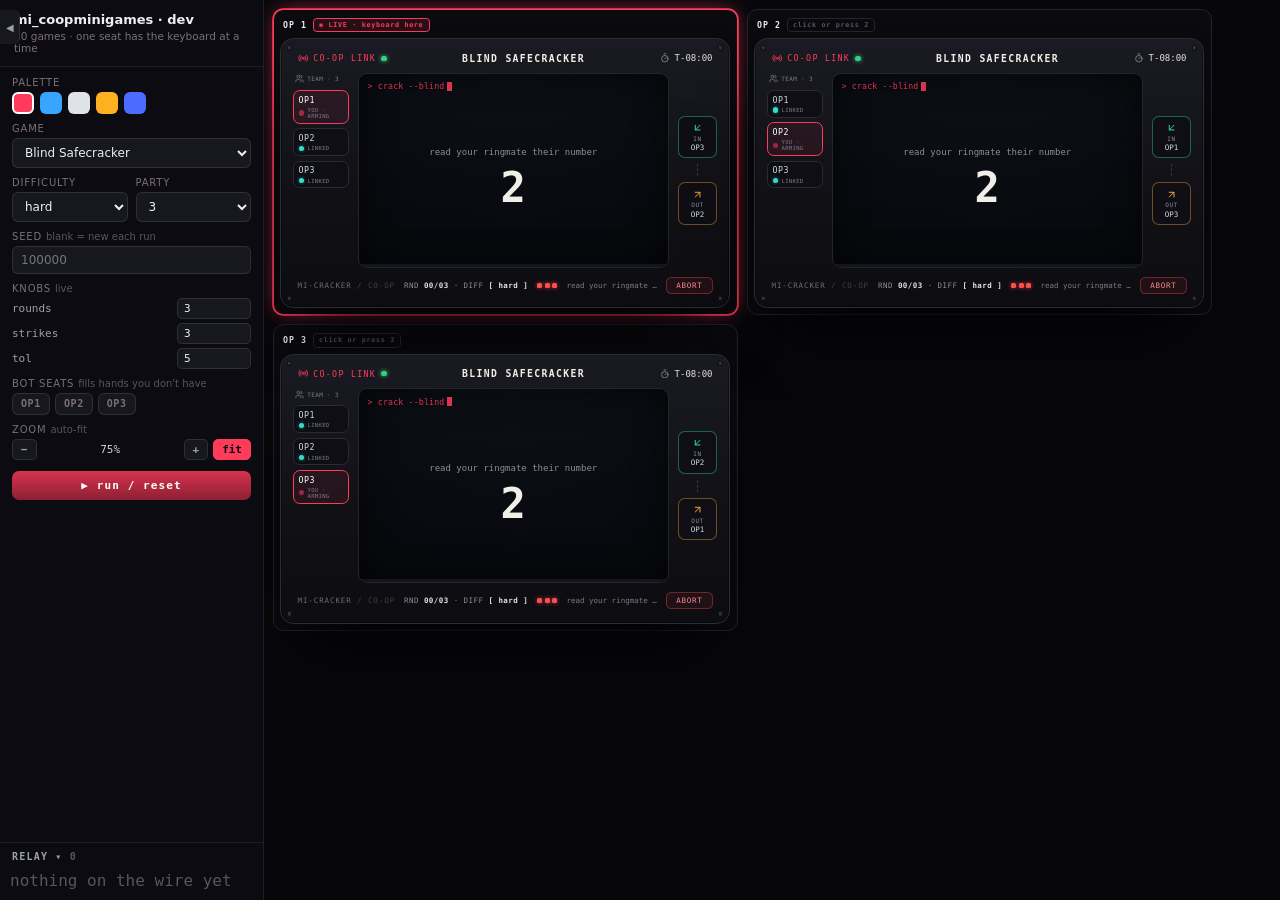
==== docs/demos/mi_coopminigames/index.html @ ea82953a "feat; minigames tester" ====
<!DOCTYPE html>
<html lang="en">
  <head>
    <meta charset="UTF-8" />
    <meta name="viewport" content="width=device-width, initial-scale=1.0" />
    <title>mi_coopminigames</title>
    <script type="module" crossorigin src="./assets/index-CIrb8A0Z.js"></script>
    <link rel="stylesheet" crossorigin href="./assets/index-OsE02QgA.css">
  </head>
  <body>
    <div id="root"></div>
  </body>
</html>
---- docs/demos/mi_coopminigames/assets/index-OsE02QgA.css ----
:root{--mi-primary: #38a6ff;--mi-primary-rgb: 56, 166, 255;--acc: var(--mi-primary);--acc-rgb: var(--mi-primary-rgb);--acc2: color-mix(in srgb, var(--acc) 62%, #ffffff);--acc-dim: color-mix(in srgb, var(--acc) 40%, #10131a);--good: #35d07f;--bad: #ff4d4d;--scr-bg: #04070b;--mono: "Cascadia Mono", "Consolas", ui-monospace, "SF Mono", Menlo, monospace;--sans: "Segoe UI Variable Text", "Segoe UI", system-ui, -apple-system, sans-serif}*{box-sizing:border-box;margin:0}html,body,#root{width:100%;height:100%;overflow:hidden}body{background:transparent;color:#eceff5;font-family:var(--sans);-webkit-font-smoothing:antialiased}button{font-family:inherit;cursor:pointer}.num{font-family:var(--mono);font-variant-numeric:tabular-nums}@media (prefers-reduced-motion: reduce){*{animation:none!important}}.mm-root{position:fixed;inset:0;display:flex;align-items:center;justify-content:center;background:radial-gradient(1000px 640px at 50% 8%,rgba(var(--acc-rgb),.05),transparent 60%),#04050859;animation:mm-fade .18s ease}@keyframes mm-fade{0%{opacity:0}to{opacity:1}}.mm-device{width:min(460px,94vw);border-radius:26px;padding:20px 18px 16px;position:relative;background:linear-gradient(157deg,#33373f,#20232a 34%,#15171c);box-shadow:inset 0 2px #ffffff24,inset 0 -6px 14px #000000a6,inset 0 0 0 1px #00000080,0 44px 90px -40px #000;animation:mm-pop .22s ease}@keyframes mm-pop{0%{opacity:0;transform:scale(.985) translateY(6px)}to{opacity:1;transform:none}}.mm-device:before{content:"";position:absolute;inset:7px;border-radius:20px;border:1px solid rgba(255,255,255,.05);pointer-events:none}.mm-screw{position:absolute;width:11px;height:11px;border-radius:50%;background:radial-gradient(circle at 34% 30%,#6b7180,#191b21 70%);box-shadow:inset 0 0 3px #000,0 1px #ffffff0f}.mm-screw.a{top:12px;left:12px}.mm-screw.b{top:12px;right:12px}.mm-screw.c{bottom:12px;left:12px}.mm-screw.d{bottom:12px;right:12px}.mm-top{display:flex;align-items:center;gap:12px;padding:2px 8px 12px}.mm-status{display:flex;gap:12px}.mm-st{display:flex;align-items:center;gap:5px;font:700 9px/1 var(--mono);letter-spacing:.1em;color:#868d9c}.mm-st i{width:8px;height:8px;border-radius:50%;background:#0c0d10;box-shadow:inset 0 0 2px #000}.mm-st i.acc{background:var(--acc);box-shadow:0 0 8px rgba(var(--acc-rgb),.95)}.mm-st i.grn{background:var(--good);box-shadow:0 0 8px var(--good)}.mm-ledbar{margin-left:auto;display:flex;gap:3px}.mm-led{width:9px;height:14px;border-radius:2px;background:#0b0c10;box-shadow:inset 0 0 3px #000}.mm-led.on{background:linear-gradient(var(--acc2),var(--acc));box-shadow:0 0 7px rgba(var(--acc-rgb),.9)}.mm-led.low{background:linear-gradient(#ff7a5e,#ff4d4d);box-shadow:0 0 7px #ff4d4d}.mm-screen{position:relative;border-radius:14px;padding:14px 15px 12px;overflow:hidden;background:radial-gradient(130% 130% at 50% 0%,rgba(var(--acc-rgb),.1),var(--scr-bg) 70%);border:1px solid #000;box-shadow:inset 0 3px 20px #000000f2,inset 0 0 0 2px rgba(var(--acc-rgb),.12),0 0 22px -6px rgba(var(--acc-rgb),.35);font-family:var(--mono);transition:box-shadow .2s}.mm-scanlines{position:absolute;inset:0;pointer-events:none;z-index:5;opacity:.5;background:repeating-linear-gradient(0deg,transparent 0 2px,rgba(0,0,0,.28) 2px 3px)}.mm-vignette{position:absolute;inset:0;pointer-events:none;z-index:5;border-radius:14px;box-shadow:inset 0 0 60px 8px #000000b3}.phase-won .mm-screen{box-shadow:inset 0 0 0 3px var(--good),inset 0 0 46px #35d07f66}.phase-lost .mm-screen{box-shadow:inset 0 0 0 3px var(--bad),inset 0 0 46px #ff4d4d66;animation:mm-shake .4s}@keyframes mm-shake{0%,to{transform:translate(0)}20%{transform:translate(-5px)}40%{transform:translate(5px)}60%{transform:translate(-3px)}80%{transform:translate(3px)}}.mm-scr-head{display:flex;align-items:center;gap:8px;font-size:10.5px;letter-spacing:.12em;color:var(--acc2);border-bottom:1px dashed rgba(var(--acc-rgb),.35);padding-bottom:8px;position:relative;z-index:2}.mm-hbar{width:4px;height:12px;background:var(--acc);box-shadow:0 0 8px var(--acc);flex:none}.mm-tm{margin-left:auto;color:var(--acc);font-weight:700}.mm-scr-cmd{font-size:12px;color:color-mix(in srgb,var(--acc2) 88%,#fff);margin:9px 0;position:relative;z-index:2}.mm-caret{display:inline-block;width:7px;height:12px;background:var(--acc);vertical-align:-2px;margin-left:3px;animation:mm-blink 1s step-end infinite}@keyframes mm-blink{50%{opacity:0}}.mm-scr-game{position:relative;z-index:3;min-height:182px;display:grid;place-items:center;padding:4px 0}.phase-won .mm-scr-game,.phase-lost .mm-scr-game{pointer-events:none}.mm-err{color:var(--bad);font-size:13px;letter-spacing:.1em}.mm-scr-foot{display:flex;justify-content:space-between;gap:8px;font-size:10px;letter-spacing:.06em;color:color-mix(in srgb,var(--acc2) 55%,#7b7076);border-top:1px dashed rgba(var(--acc-rgb),.3);padding-top:8px;margin-top:6px;position:relative;z-index:2;text-transform:uppercase}.mm-scr-foot b{color:var(--acc2)}.mm-note{max-width:46%;text-align:right;overflow:hidden;text-overflow:ellipsis;white-space:nowrap}.mm-verdict{position:absolute;inset:0;z-index:8;display:grid;place-items:center;font:800 22px/1 var(--mono);letter-spacing:.2em;background:#0305098c;backdrop-filter:blur(1px)}.mm-verdict.won{color:var(--good);text-shadow:0 0 18px var(--good)}.mm-verdict.lost{color:var(--bad);text-shadow:0 0 18px var(--bad)}.mm-count{display:flex;flex-direction:column;align-items:center;gap:10px;color:var(--acc2)}.mm-count-obj{font-size:12px;color:color-mix(in srgb,var(--acc2) 72%,#7b7076);text-align:center;max-width:32ch;letter-spacing:.04em}.mm-count-num{font:800 68px/1 var(--mono);color:var(--acc);text-shadow:0 0 24px rgba(var(--acc-rgb),.8);animation:mm-pip .8s ease}.mm-count-go{font-size:10px;letter-spacing:.28em;color:color-mix(in srgb,var(--acc2) 55%,#7b7076)}@keyframes mm-pip{0%{transform:scale(1.6);opacity:0}30%{opacity:1}to{transform:scale(1);opacity:.9}}.mm-prog{height:6px;border-radius:4px;background:rgba(var(--acc-rgb),.12);overflow:hidden;margin:10px 0 2px;position:relative;z-index:2;border:1px solid rgba(var(--acc-rgb),.2)}.mm-prog i{display:block;height:100%;background:linear-gradient(90deg,var(--acc),var(--acc2));border-radius:4px;transition:width .35s cubic-bezier(.2,.8,.2,1);box-shadow:0 0 8px rgba(var(--acc-rgb),.6)}.phase-won .mm-prog i{background:var(--good);box-shadow:0 0 10px var(--good)}.mm-bot{display:flex;align-items:center;gap:10px;padding:13px 8px 4px}.mm-plate{font:700 9px/1.3 var(--mono);letter-spacing:.14em;color:#6a6f7a;text-transform:uppercase}.mm-plate span{color:#4a4e57}.mm-btn{border:1px solid rgba(0,0,0,.6);border-radius:8px;padding:8px 12px;font:700 10px/1 var(--mono);letter-spacing:.12em;background:linear-gradient(#2b2f37,#1a1d23);color:#868d9c;box-shadow:inset 0 1px #ffffff14,0 2px #00000080}.mm-btn:hover{color:#cfd3da}.mm-btn.go{margin-left:0;color:#fff;background:linear-gradient(color-mix(in srgb,var(--acc) 85%,#000),color-mix(in srgb,var(--acc) 55%,#000));box-shadow:inset 0 1px #fff3,0 0 14px -2px rgba(var(--acc-rgb),.8)}.mm-btn.go:hover{color:#fff}.mm-grille{margin-left:auto;display:flex;gap:3px}.mm-grille i{width:4px;height:14px;border-radius:2px;background:#0c0d11;box-shadow:inset 0 0 2px #000}.mg-wrap{width:100%;display:flex;flex-direction:column;align-items:center;gap:13px;color:var(--acc2)}.mg-instr{font-size:11.5px;color:color-mix(in srgb,var(--acc2) 70%,#7b7076);text-align:center;letter-spacing:.04em}.mg-instr b{color:var(--acc2)}.mg-row-h{display:flex;gap:8px;align-items:center;justify-content:center;flex-wrap:wrap}.mg-sweep{position:relative;width:300px;max-width:78vw;height:22px;border:1px solid rgba(var(--acc-rgb),.4);background:#020407;overflow:hidden;border-radius:3px;cursor:pointer}.mg-sweep.v{width:22px;height:190px}.mg-zone{position:absolute;top:0;bottom:0;background:repeating-linear-gradient(90deg,rgba(53,208,127,.42) 0 4px,transparent 4px 8px);border-left:1px solid var(--good);border-right:1px solid var(--good)}.mg-sweep.v .mg-zone{left:0;right:0;top:auto;background:repeating-linear-gradient(0deg,rgba(53,208,127,.42) 0 4px,transparent 4px 8px);border:0;border-top:1px solid var(--good);border-bottom:1px solid var(--good)}.mg-mark{position:absolute;top:-3px;bottom:-3px;width:5px;background:var(--acc);box-shadow:0 0 9px var(--acc)}.mg-sweep.v .mg-mark{left:-3px;right:-3px;top:auto;height:5px;width:auto}.mg-dial{cursor:pointer;filter:drop-shadow(0 0 6px rgba(var(--acc-rgb),.35))}.mg-dring{fill:none;stroke:rgba(var(--acc-rgb),.22);stroke-width:2}.mg-tick{stroke:color-mix(in srgb,var(--acc2) 40%,#7b7076);stroke-width:1.5}.mg-tick.big{stroke:var(--acc2);stroke-width:2}.mg-notch{fill:none;stroke:var(--good);stroke-width:3.5;stroke-linecap:round}.mg-dtarget{fill:var(--acc2)}.mg-ptr{stroke:var(--acc);stroke-width:2.6;stroke-linecap:round;filter:drop-shadow(0 0 4px var(--acc))}.mg-hub{fill:var(--acc)}.mg-key{display:inline-grid;place-items:center;min-width:34px;height:34px;padding:0 6px;border:1px solid rgba(var(--acc-rgb),.35);border-radius:6px;background:#06090e;color:var(--acc2);font:700 14px/1 var(--mono);box-shadow:inset 0 -2px #00000080;text-transform:uppercase}.mg-key.active{border-color:var(--acc);color:#fff;background:rgba(var(--acc-rgb),.18);box-shadow:0 0 12px -2px rgba(var(--acc-rgb),.8)}.mg-key.good{border-color:var(--good);color:var(--good);background:#35d07f24}.mg-key.bad{border-color:var(--bad);color:var(--bad);background:#ff4d4d24}.mg-meter{width:240px;max-width:70vw;height:8px;border-radius:5px;background:rgba(var(--acc-rgb),.12);overflow:hidden;border:1px solid rgba(var(--acc-rgb),.25)}.mg-meter i{display:block;height:100%;background:linear-gradient(90deg,var(--acc),var(--acc2));border-radius:5px;transition:width .12s linear}.mg-meter.good i{background:var(--good)}.mg-grid{display:grid;gap:5px}.mg-cell{width:30px;height:30px;display:grid;place-items:center;border:1px solid rgba(var(--acc-rgb),.28);border-radius:5px;background:#06090e;color:var(--acc2);font:700 13px/1 var(--mono);cursor:pointer;user-select:none;transition:background .08s,border-color .08s,transform .08s}.mg-cell:hover{border-color:rgba(var(--acc-rgb),.6)}.mg-cell.flat{cursor:default}.mg-cell.hidden{background:linear-gradient(#12161d,#0a0d12);border-color:#ffffff0f}.mg-cell.lit{background:rgba(var(--acc-rgb),.9);border-color:var(--acc);color:#fff;box-shadow:0 0 12px rgba(var(--acc-rgb),.8)}.mg-cell.sel{border-color:var(--acc);color:#fff;background:rgba(var(--acc-rgb),.2)}.mg-cell.on{background:#35d07f29;border-color:var(--good);color:var(--good)}.mg-cell.off{opacity:.55}.mg-cell.safe{background:#35d07f1f;border-color:#35d07f66;color:var(--good);cursor:default}.mg-cell.mine{background:#ff4d4d33;border-color:var(--bad);color:var(--bad)}.mg-cell.bad{border-color:var(--bad);color:var(--bad);background:#ff4d4d29}.mg-cell.wall{background:#05070b;border-color:rgba(var(--acc-rgb),.5);cursor:default}.mg-cell.path{background:rgba(var(--acc-rgb),.14)}.mg-cell.goal{border-color:var(--good);color:var(--good);box-shadow:inset 0 0 10px #35d07f80}.mg-cell.token{background:var(--acc);color:#fff;border-color:var(--acc);box-shadow:0 0 12px rgba(var(--acc-rgb),.8)}.mg-field{position:relative;width:320px;max-width:80vw;height:190px;border:1px solid rgba(var(--acc-rgb),.3);border-radius:6px;background:linear-gradient(#03060a,#010306);overflow:hidden;cursor:crosshair}.mg-dot{position:absolute;border-radius:50%;transform:translate(-50%,-50%)}.mg-obj{position:absolute}.mg-list{display:flex;flex-direction:column;gap:3px;width:260px;max-width:74vw;font-size:12px}.mg-lrow{display:flex;justify-content:space-between;gap:10px;padding:3px 9px;border:1px solid transparent;border-radius:4px;color:color-mix(in srgb,var(--acc2) 55%,#7b7076)}.mg-lrow .i{color:color-mix(in srgb,var(--acc2) 40%,#7b7076)}.mg-lrow.cur{border-color:var(--acc);color:var(--acc2);background:rgba(var(--acc-rgb),.12);box-shadow:0 0 10px -2px rgba(var(--acc-rgb),.6)}.mg-lrow.ok{border-color:var(--good);color:var(--good)}.mg-lrow.no{border-color:var(--bad);color:var(--bad)}.mg-pulse-ok{animation:mg-ok .4s}.mg-pulse-no{animation:mg-no .4s}@keyframes mg-ok{0%,to{filter:none}40%{filter:drop-shadow(0 0 8px var(--good))}}@keyframes mg-no{0%,to{filter:none}40%{filter:drop-shadow(0 0 8px var(--bad))}}.mg-big{font:800 26px/1 var(--mono);letter-spacing:.14em;color:var(--acc2)}.mg-chip{padding:6px 10px;border:1px solid rgba(var(--acc-rgb),.35);border-radius:6px;background:#06090e;color:var(--acc2);font:700 14px/1 var(--mono);cursor:pointer}.mg-chip.on{background:rgba(var(--acc-rgb),.85);color:#fff;border-color:var(--acc)}.dev{position:fixed;top:0;left:0;bottom:0;width:240px;z-index:100;background:#0a0b0ff5;border-right:1px solid rgba(255,255,255,.08);display:flex;flex-direction:column;font-family:var(--sans);transform:translate(-100%);transition:transform .2s}.dev.open{transform:none}.dev-tab{position:absolute;right:-34px;top:14px;width:34px;height:40px;border:0;border-radius:0 8px 8px 0;background:#0a0b0ff5;color:var(--acc);display:grid;place-items:center}.dev-head{padding:12px 14px;border-bottom:1px solid rgba(255,255,255,.08)}.dev-head h3{font-size:13px}.dev-head p{font-size:10.5px;color:#7b7076;margin-top:3px}.dev-ctrls{padding:10px 12px;display:flex;flex-direction:column;gap:8px;border-bottom:1px solid rgba(255,255,255,.08)}.dev-ctrls label{font-size:10px;color:#7b7076;text-transform:uppercase;letter-spacing:.08em}.dev select{width:100%;background:#16181d;color:#eceff5;border:1px solid rgba(255,255,255,.1);border-radius:6px;padding:6px 8px;font-size:12px}.dev-sw{display:flex;gap:6px;flex-wrap:wrap}.dev-sw button{width:22px;height:22px;border-radius:6px;border:2px solid transparent}.dev-sw button[data-on="1"]{border-color:#fff}.dev-list{flex:1;overflow-y:auto;padding:6px}.dev-cat{font-size:9.5px;color:#7b7076;text-transform:uppercase;letter-spacing:.1em;padding:8px 8px 4px}.dev-game{display:block;width:100%;text-align:left;background:transparent;border:0;color:#cfd3da;padding:6px 8px;border-radius:6px;font-size:12px}.dev-game:hover{background:rgba(var(--acc-rgb),.14);color:#fff}.dev-res{padding:8px 12px;font-size:11px;border-top:1px solid rgba(255,255,255,.08);color:#7b7076}.dev-res b.ok{color:var(--good)}.dev-res b.no{color:var(--bad)}.dev::-webkit-scrollbar,.dev-list::-webkit-scrollbar{width:8px}.dev-list::-webkit-scrollbar-thumb{background:#2b2327;border-radius:6px}.cm-root{position:fixed;inset:0;display:grid;place-items:center;font-family:var(--mono,ui-monospace,monospace)}.cm-station{width:min(680px,92vw);background:linear-gradient(180deg,#12121a,#0b0b11);border:1px solid #2a2a34;border-radius:16px;padding:16px 18px;box-shadow:0 40px 80px -30px #000}.cm-head{display:flex;align-items:center;gap:12px;color:#f1eee8}.cm-title{font-size:13px;letter-spacing:.12em;flex:1;color:var(--mi-primary,#38a6ff)}.cm-slot,.cm-tm{font-size:12px;color:#8c8d98}.cm-roster{display:flex;gap:6px;margin:10px 0 6px}.cm-op{width:24px;height:24px;border-radius:6px;display:grid;place-items:center;font-size:12px;border:1px solid #2f2f3a;color:#7a7b86}.cm-op.me{background:rgba(var(--mi-primary-rgb,56, 166, 255),.18);border-color:var(--mi-primary,#38a6ff);color:#fff}.cm-stage{min-height:220px;display:grid;place-items:center;padding:8px 0}.cm-split{display:flex;gap:12px;width:100%;justify-content:center}.cm-panel{flex:1;max-width:260px;border:1px solid #2f2f3a;border-radius:10px;padding:10px;background:#0b0b11}.cm-panel.acc{border-color:var(--mi-primary,#38a6ff)}.cm-panel-tag{font-size:9px;letter-spacing:.14em;color:#7a7b86}.cm-panel.acc .cm-panel-tag{color:var(--mi-primary,#38a6ff)}.cm-panel-body{display:flex;flex-direction:column;align-items:center;gap:8px;margin-top:8px}.cm-readout{text-align:center}.cm-readout-v{font-size:30px;font-weight:800;color:#f1eee8}.cm-readout-s{font-size:10px;color:#8c8d98;margin-top:2px}.cm-wrap{display:flex;flex-direction:column;align-items:center;gap:12px;width:100%}.cm-row{display:flex;gap:6px;justify-content:center}.cm-tog{font-family:inherit;font-size:10px;color:#cdd;background:#181820;border:1px solid #33333f;border-radius:6px;padding:3px 8px;cursor:pointer}.cm-waiting{display:flex;align-items:center;gap:6px;color:#8c8d98;font-size:12px}.cm-waiting i{width:6px;height:6px;border-radius:50%;background:var(--mi-primary,#38a6ff);animation:cmw 1s infinite}.cm-waiting i:nth-child(2){animation-delay:.15s}.cm-waiting i:nth-child(3){animation-delay:.3s}@keyframes cmw{0%,to{opacity:.25}50%{opacity:1}}.cm-count{text-align:center;color:#f1eee8}.cm-count-num{font-size:56px;font-weight:800}.cm-count-hint{font-size:12px;color:#8c8d98;margin-top:6px}.cm-prog{height:4px;background:#1a1a22;border-radius:3px;overflow:hidden;margin:8px 0}.cm-prog i{display:block;height:100%;background:var(--mi-primary,#38a6ff);transition:width .2s}.cm-foot{display:flex;gap:14px;font-size:11px;color:#8c8d98}.cm-foot .cm-note{margin-left:auto}.cm-verdict{text-align:center;font-size:20px;font-weight:800;letter-spacing:.12em;margin-top:8px}.cm-verdict.lost,.cm-err{color:#ff4d4d}@media (prefers-reduced-motion:reduce){.cm-waiting i{animation:none}}.dv{position:fixed;inset:0;display:flex;background:#07070b;font-family:var(--sans);overflow:hidden}.dv-side{width:264px;flex:none;display:flex;flex-direction:column;background:#0b0b11;border-right:1px solid rgba(255,255,255,.08);overflow:hidden}.dv-head{padding:12px 14px;border-bottom:1px solid rgba(255,255,255,.08)}.dv-head h3{font-size:13px;color:#eceff5}.dv-head p{font-size:10.5px;color:#7b7076;margin-top:3px}.dv-ctrls{padding:10px 12px;display:flex;flex-direction:column;gap:9px;overflow-y:auto}.dv-ctrls label{display:block;font-size:10px;color:#7b7076;text-transform:uppercase;letter-spacing:.08em;margin-bottom:4px}.dv-hint{text-transform:none;letter-spacing:0;color:#55565f}.dv-note{font-size:10px;color:#f4b13d;line-height:1.4}.dv select,.dv-in{width:100%;background:#16181d;color:#eceff5;border:1px solid rgba(255,255,255,.1);border-radius:6px;padding:6px 8px;font-size:12px;font-family:inherit}.dv-two{display:flex;gap:8px}.dv-two>div{flex:1;min-width:0}.dv-sw{display:flex;gap:6px;flex-wrap:wrap}.dv-sw button{width:22px;height:22px;border-radius:6px;border:2px solid transparent}.dv-sw button[data-on="1"]{border-color:#fff}.dv-knobs{display:flex;flex-direction:column;gap:4px}.dv-knob{display:flex;align-items:center;gap:6px}.dv-knob span{flex:1;font-size:11px;color:#9aa0ab;font-family:var(--mono)}.dv-knob input{width:74px;background:#16181d;color:#eceff5;border:1px solid rgba(255,255,255,.1);border-radius:5px;padding:3px 6px;font-size:11px;font-family:var(--mono)}.dv-bots{display:flex;gap:5px;flex-wrap:wrap}.dv-bot{font:600 10px/1 var(--mono);letter-spacing:.06em;color:#7b7076;background:#16181d;border:1px solid rgba(255,255,255,.1);border-radius:6px;padding:5px 8px}.dv-bot.on{color:#0a0a0e;background:#f4b13d;border-color:#f4b13d}.dv-run{margin-top:2px;font:700 11px/1 var(--mono);letter-spacing:.1em;color:#fff;background:linear-gradient(color-mix(in srgb,var(--mi-primary,#38a6ff) 85%,#000),color-mix(in srgb,var(--mi-primary,#38a6ff) 55%,#000));border:0;border-radius:7px;padding:9px}.dv-res{font-size:11px;color:#7b7076;text-align:center}.dv-res b.ok{color:#35d07f}.dv-res b.no{color:#ff4d4d}.dv-logwrap{margin-top:auto;border-top:1px solid rgba(255,255,255,.08);display:flex;flex-direction:column;min-height:0}.dv-logh{width:100%;text-align:left;background:transparent;border:0;color:#9aa0ab;font:600 10px/1 var(--mono);letter-spacing:.12em;padding:9px 12px}.dv-log{max-height:210px;overflow-y:auto;padding:0 10px 10px;font-family:var(--mono)}.dv-logrow{font-size:10px;color:#7b7076;padding:2px 0;white-space:nowrap;overflow:hidden;text-overflow:ellipsis}.dv-logrow b{color:var(--mi-primary,#38a6ff);font-weight:600}.dv-logrow .k{color:#f4b13d;margin:0 5px}.dv-logrow .v{color:#5f606a}.dv-seats{flex:1;display:flex;flex-wrap:wrap;gap:12px;overflow:auto;padding:12px;align-content:flex-start}.dv-seat{flex:0 0 auto;width:620px;border:1px solid #23242c;border-radius:14px;background:#0a0a0f;padding:8px;transition:border-color .15s,box-shadow .15s}.dv-seat.armed{border-color:var(--mi-primary,#38a6ff);box-shadow:0 0 0 1px var(--mi-primary,#38a6ff),0 0 28px -8px var(--mi-primary,#38a6ff)}.dv-seath{display:flex;align-items:center;gap:8px;padding:2px 4px 8px}.dv-seatn{font:700 11px/1 var(--mono);letter-spacing:.12em;color:#eceff5}.dv-badge{font:600 9px/1 var(--mono);letter-spacing:.1em;padding:4px 7px;border-radius:5px;border:1px solid}.dv-badge.live{color:var(--mi-primary,#38a6ff);border-color:var(--mi-primary,#38a6ff);background:rgba(var(--mi-primary-rgb,56, 166, 255),.12)}.dv-badge.idle{color:#55565f;border-color:#26262f}.dv-badge.bot{color:#f4b13d;border-color:#f4b13d80;background:#f4b13d1a}.dv-seat .cm-root{position:static;display:block;padding:0}.dv-seat .cm-deck{width:600px;max-width:none}.dv-seat .cm-verdict{position:absolute}.dv-seat .cm-oprail{width:74px}.dv-seat .cm-opcard{padding:5px 6px}.dv-seat .cm-opst{font-size:7.5px;letter-spacing:.05em}.dv-seat .cm-railhead{font-size:8px;letter-spacing:.06em}.dv-seat .cm-portrail{width:52px}.dv-seat .cm-port{padding:7px 3px}.dv-seat .cm-portlbl{font-size:8px;letter-spacing:.1em}.dv-seat .cm-stage{min-height:230px}.dv-toggle{position:fixed;top:10px;left:0;z-index:20;width:20px;height:34px;border:0;border-radius:0 7px 7px 0;background:#16181d;color:#9aa0ab;font-size:10px;border-right:1px solid rgba(255,255,255,.1)}.dv.collapsed .dv-side{display:none}.dv.collapsed .dv-seats{padding-left:26px}.dv-zoom{display:flex;align-items:center;gap:5px}.dv-zoom button{font:600 11px/1 var(--mono);color:#9aa0ab;background:#16181d;border:1px solid rgba(255,255,255,.1);border-radius:5px;padding:4px 8px}.dv-zoom button.on{color:#0a0a0e;background:var(--mi-primary,#38a6ff);border-color:var(--mi-primary,#38a6ff)}.dv-zoom span{flex:1;text-align:center;font-size:11px;color:#cfd3da}.cm-root{padding:16px}.cm-deck{position:relative;width:min(760px,94vw);border:1px solid #2c2d36;border-radius:18px;padding:16px;background:linear-gradient(180deg,#1a1b22,#101015 60%,#0c0c11);box-shadow:0 50px 90px -32px #000,inset 0 1px #ffffff0a,inset 0 0 0 1px #00000073}.cm-screw{position:absolute;width:7px;height:7px;border-radius:50%;background:radial-gradient(circle at 35% 35%,#3a3b45,#141419);box-shadow:inset 0 0 0 1px #0a0a0e}.cm-screw.a{top:8px;left:8px}.cm-screw.b{top:8px;right:8px}.cm-screw.c{bottom:8px;left:8px}.cm-screw.d{bottom:8px;right:8px}.cm-deckbar{display:flex;align-items:center;gap:12px;padding:2px 6px 12px}.cm-brand{display:flex;align-items:center;gap:7px;font-size:11px;letter-spacing:.16em;color:var(--mi-primary,#38a6ff)}.cm-led{width:7px;height:7px;border-radius:50%;background:#4a4b55;flex:none}.cm-led.pwr{background:#35d07f;box-shadow:0 0 6px #35d07f}.cm-gamename{flex:1;text-align:center;font-size:13px;letter-spacing:.14em;color:#f1eee8;font-weight:600}.cm-clock{display:flex;align-items:center;gap:6px;font-size:13px;color:#e6e3dd}.cm-clock svg{color:#8c8d98}.cm-tm{color:#e6e3dd}.cm-deckbody{display:flex;gap:12px;align-items:stretch}.cm-oprail{width:120px;flex:none;display:flex;flex-direction:column;gap:6px}.cm-railhead{display:flex;align-items:center;gap:5px;font-size:9px;letter-spacing:.12em;color:#7a7b86;padding:2px 2px 3px}.cm-opcard{display:flex;flex-direction:column;gap:3px;border:1px solid #2a2b34;border-radius:9px;padding:7px 8px;background:#0e0e14}.cm-opcard.me{border-color:var(--mi-primary,#38a6ff);background:rgba(var(--mi-primary-rgb,56, 166, 255),.08)}.cm-opnum{font-size:11px;color:#cdd;letter-spacing:.06em}.cm-opcard.me .cm-opnum{color:#fff}.cm-opst{display:flex;align-items:center;gap:5px;font-size:8.5px;letter-spacing:.09em;color:#7a7b86}.cm-opcard.link .cm-led{background:#33dccb;box-shadow:0 0 5px #33dccb8c}.cm-opcard.active .cm-led{background:var(--mi-primary,#38a6ff);box-shadow:0 0 6px var(--mi-primary,#38a6ff);animation:cmpulse 1.1s infinite}.cm-opcard.done .cm-led{background:#35d07f;box-shadow:0 0 6px #35d07f}.cm-opcard.fail .cm-led{background:#ff4d4d}.cm-opcard.arm .cm-led{background:var(--mi-primary,#38a6ff);opacity:.55}@keyframes cmpulse{0%,to{opacity:.5}50%{opacity:1}}.cm-screen{flex:1;min-width:0;position:relative;display:flex;flex-direction:column;padding:10px 12px 0;overflow:hidden;border:1px solid #23242c;border-radius:12px;background:radial-gradient(120% 120% at 50% 0%,#0c1016,#06070b);box-shadow:inset 0 0 42px #0009}.cm-scanlines{position:absolute;inset:0;pointer-events:none;opacity:.5;background:repeating-linear-gradient(0deg,transparent 0 2px,rgba(0,0,0,.16) 2px 3px)}.cm-cmd{position:relative;font-size:11px;color:var(--mi-primary,#38a6ff);opacity:.85;letter-spacing:.02em;white-space:nowrap;overflow:hidden;text-overflow:ellipsis}.cm-caret{display:inline-block;width:7px;height:12px;background:var(--mi-primary,#38a6ff);margin-left:3px;vertical-align:-2px;animation:cmcaret 1s steps(1) infinite}@keyframes cmcaret{50%{opacity:0}}.cm-stage{position:relative;flex:1;min-height:200px;display:grid;place-items:center;padding:8px 0}.cm-screen .cm-count{display:flex;flex-direction:column;align-items:center;gap:8px}.cm-prog{position:relative;height:4px;background:#12151c;border-radius:0;overflow:hidden;margin:0 -12px}.cm-prog i{display:block;height:100%;background:var(--mi-primary,#38a6ff);box-shadow:0 0 8px var(--mi-primary,#38a6ff);transition:width .2s}.cm-verdict{position:absolute;inset:0;display:flex;flex-direction:column;align-items:center;justify-content:center;gap:8px;margin:0;font-size:22px;font-weight:800;letter-spacing:.14em;background:#06070bd1;backdrop-filter:blur(2px)}.cm-verdict.won{color:#35d07f}.cm-verdict.lost{color:#ff4d4d}.cm-err{color:#ff4d4d;font-size:13px;letter-spacing:.1em}.cm-portrail{width:82px;flex:none;display:flex;flex-direction:column;align-items:stretch;justify-content:center;gap:8px}.cm-port{display:flex;flex-direction:column;align-items:center;gap:2px;border:1px solid #2a2b34;border-radius:9px;padding:9px 4px;background:#0e0e14}.cm-port.in{border-color:#33dccb66}.cm-port.in svg{color:#33dccb}.cm-port.out{border-color:#f4b13d66}.cm-port.out svg{color:#f4b13d}.cm-portlbl{font-size:9px;letter-spacing:.16em;color:#8c8d98}.cm-portop{font-size:10px;color:#cdd}.cm-portwire{height:16px;border-left:1px dashed #33343f;align-self:center}.cm-deckplate{display:flex;align-items:center;gap:12px;padding:12px 6px 2px}.cm-plate{font-size:10px;letter-spacing:.12em;color:#6b6c76}.cm-plate span{color:#3f4048}.cm-info{font-size:10px;color:#8c8d98;letter-spacing:.06em}.cm-info b{color:#e6e3dd}.cm-note{flex:1;text-align:right;font-size:10px;color:#7a7b86;white-space:nowrap;overflow:hidden;text-overflow:ellipsis;margin:0}.cm-abort{font-family:inherit;font-size:10px;letter-spacing:.1em;color:#ff8a8a;background:#ff4d4d14;border:1px solid rgba(255,77,77,.35);border-radius:7px;padding:4px 12px;cursor:pointer}.cm-abort:hover{background:#ff4d4d2e}.cm-split2{display:flex;gap:12px;width:100%;align-items:stretch;justify-content:center}.cm-brief,.cm-act{flex:1 1 0;min-width:0;max-width:290px;display:flex;flex-direction:column;border:1px solid #2f2f3a;border-radius:10px;background:#0b0b11;overflow:hidden}.cm-brief{border-color:#f4b13d73;background:linear-gradient(180deg,#f4b13d0f,#0b0b11 60%)}.cm-act{border-color:rgba(var(--mi-primary-rgb,56, 166, 255),.5);background:linear-gradient(180deg,rgba(var(--mi-primary-rgb,56, 166, 255),.07),#0b0b11 60%)}.cm-brief-h,.cm-act-h{display:flex;align-items:center;gap:5px;font-size:8.5px;letter-spacing:.13em;padding:6px 8px;border-bottom:1px solid #23242c;white-space:nowrap;overflow:hidden;text-overflow:ellipsis}.cm-brief-h{color:#f4b13d;background:#f4b13d14}.cm-act-h{color:var(--mi-primary,#38a6ff);background:rgba(var(--mi-primary-rgb,56, 166, 255),.08)}.cm-brief-b,.cm-act-b{flex:1;display:flex;flex-direction:column;align-items:center;justify-content:center;gap:8px;padding:10px 8px}.cm-brief-b .cm-readout-v{color:#f4b13d}.cm-lineup{display:flex;flex-wrap:wrap;gap:6px;justify-content:center;max-width:330px}.cm-suspect{position:relative;display:flex;flex-direction:column;align-items:center;gap:4px;width:74px;padding:6px 4px 5px;font-family:inherit;cursor:pointer;border:1px solid #33333f;border-radius:8px;background:#12121a}.cm-suspect:hover:not(:disabled){border-color:var(--mi-primary,#38a6ff)}.cm-suspect:disabled{opacity:.5;cursor:default}.cm-face{display:flex;flex-direction:column;gap:2px;width:26px}.cm-face i{display:block;height:9px;border-radius:2px;border:1px solid rgba(0,0,0,.5)}.cm-tags{display:flex;flex-wrap:wrap;gap:2px;justify-content:center;min-height:22px}.cm-tags em{font-style:normal;font-size:7.5px;letter-spacing:.06em;color:#cdd;border:1px solid #3a3a46;border-radius:3px;padding:1px 3px}.cm-tags em.none{color:#5b5c68;border-color:#2a2a34}.cm-no{position:absolute;top:3px;right:5px;font-size:9px;color:#7a7b86}.cm-names{display:flex;flex-direction:column;gap:2px;align-items:center}.cm-names span{font-family:var(--mono);font-size:12px;letter-spacing:.05em;color:#f4b13d}.cm-picklist{display:flex;flex-wrap:wrap;gap:4px;justify-content:center;max-width:330px;max-height:120px;overflow-y:auto}.cm-picklist .cm-tog{font-size:10px;padding:3px 6px}.cm-card{display:flex;flex-direction:column;gap:2px;width:100%}.cm-cardrow{display:flex;align-items:center;justify-content:space-between;gap:6px;font-family:var(--mono);font-size:9.5px;color:#8c8d98;padding:1px 4px}.cm-cardrow span{display:flex;align-items:center;gap:4px}.cm-cardrow i{width:9px;height:9px;border-radius:2px;flex:none}.cm-cardrow b{color:#f4b13d;font-weight:600}.cm-swatch{width:78px;height:38px;border-radius:6px;border:1px solid #2f2f3a}.cm-fuseboard{display:grid;gap:4px}.cm-fuse{width:34px;height:26px;display:grid;place-items:center;border-radius:5px;font-family:var(--mono);font-size:12px;border:1px solid #2f2f3a;background:#06090e;color:#5b5c68}.cm-fuse.ok{border-color:#35d07f59;color:#35d07f}.cm-fuse.blown{border-color:#ff4d4d;color:#ff8a8a;background:#ff4d4d24}.cm-fuse.mine{border-color:var(--mi-primary,#38a6ff);color:var(--mi-primary,#38a6ff);background:repeating-linear-gradient(45deg,rgba(56,166,255,.08) 0 4px,transparent 4px 8px)}.cm-strikes{display:inline-flex;gap:3px;align-items:center}.cm-strikes i{width:7px;height:7px;border-radius:2px;background:#ff4d4d;box-shadow:0 0 6px #ff4d4db3}.cm-strikes i.gone{background:#2a2b34;box-shadow:none}@media (max-width:560px){.cm-split2{flex-direction:column;align-items:center}.cm-brief,.cm-act{max-width:none;width:100%}.cm-deckbody{flex-direction:column}.cm-oprail{width:auto;flex-direction:row;flex-wrap:wrap}.cm-opcard{flex:1;min-width:82px}.cm-portrail{width:auto;flex-direction:row;justify-content:center}.cm-portwire{display:none}}@media (prefers-reduced-motion:reduce){.cm-opcard.active .cm-led,.cm-caret{animation:none}}html.demo,html.demo body{background:#07070b;overflow:hidden}.dv-demo-note{padding:10px 12px;border-bottom:1px solid rgba(255,255,255,.08);display:flex;flex-direction:column;gap:7px}.dv-demo-note p{font-size:11px;line-height:1.55;color:#837e88}.dv-demo-note b{color:var(--mi-primary,#38a6ff);font-weight:600}
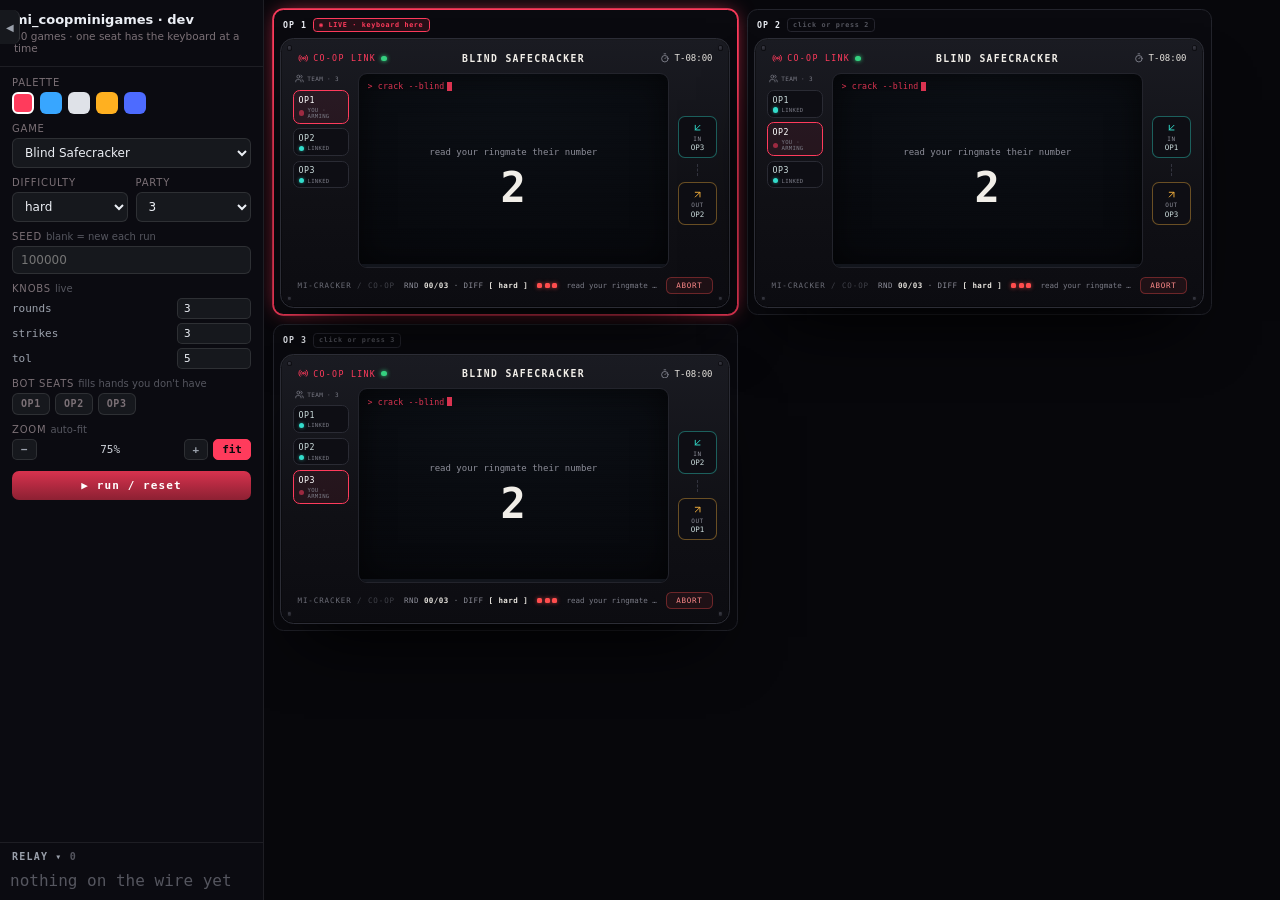
==== commit 3217e30b: "feat; some bugs minigames" ====
--- a/docs/demos/mi_coopminigames/index.html
+++ b/docs/demos/mi_coopminigames/index.html
@@ -4,7 +4,7 @@
     <meta charset="UTF-8" />
     <meta name="viewport" content="width=device-width, initial-scale=1.0" />
     <title>mi_coopminigames</title>
-    <script type="module" crossorigin src="./assets/index-CIrb8A0Z.js"></script>
+    <script type="module" crossorigin src="./assets/index-BUkM30zU.js"></script>
     <link rel="stylesheet" crossorigin href="./assets/index-OsE02QgA.css">
   </head>
   <body>
